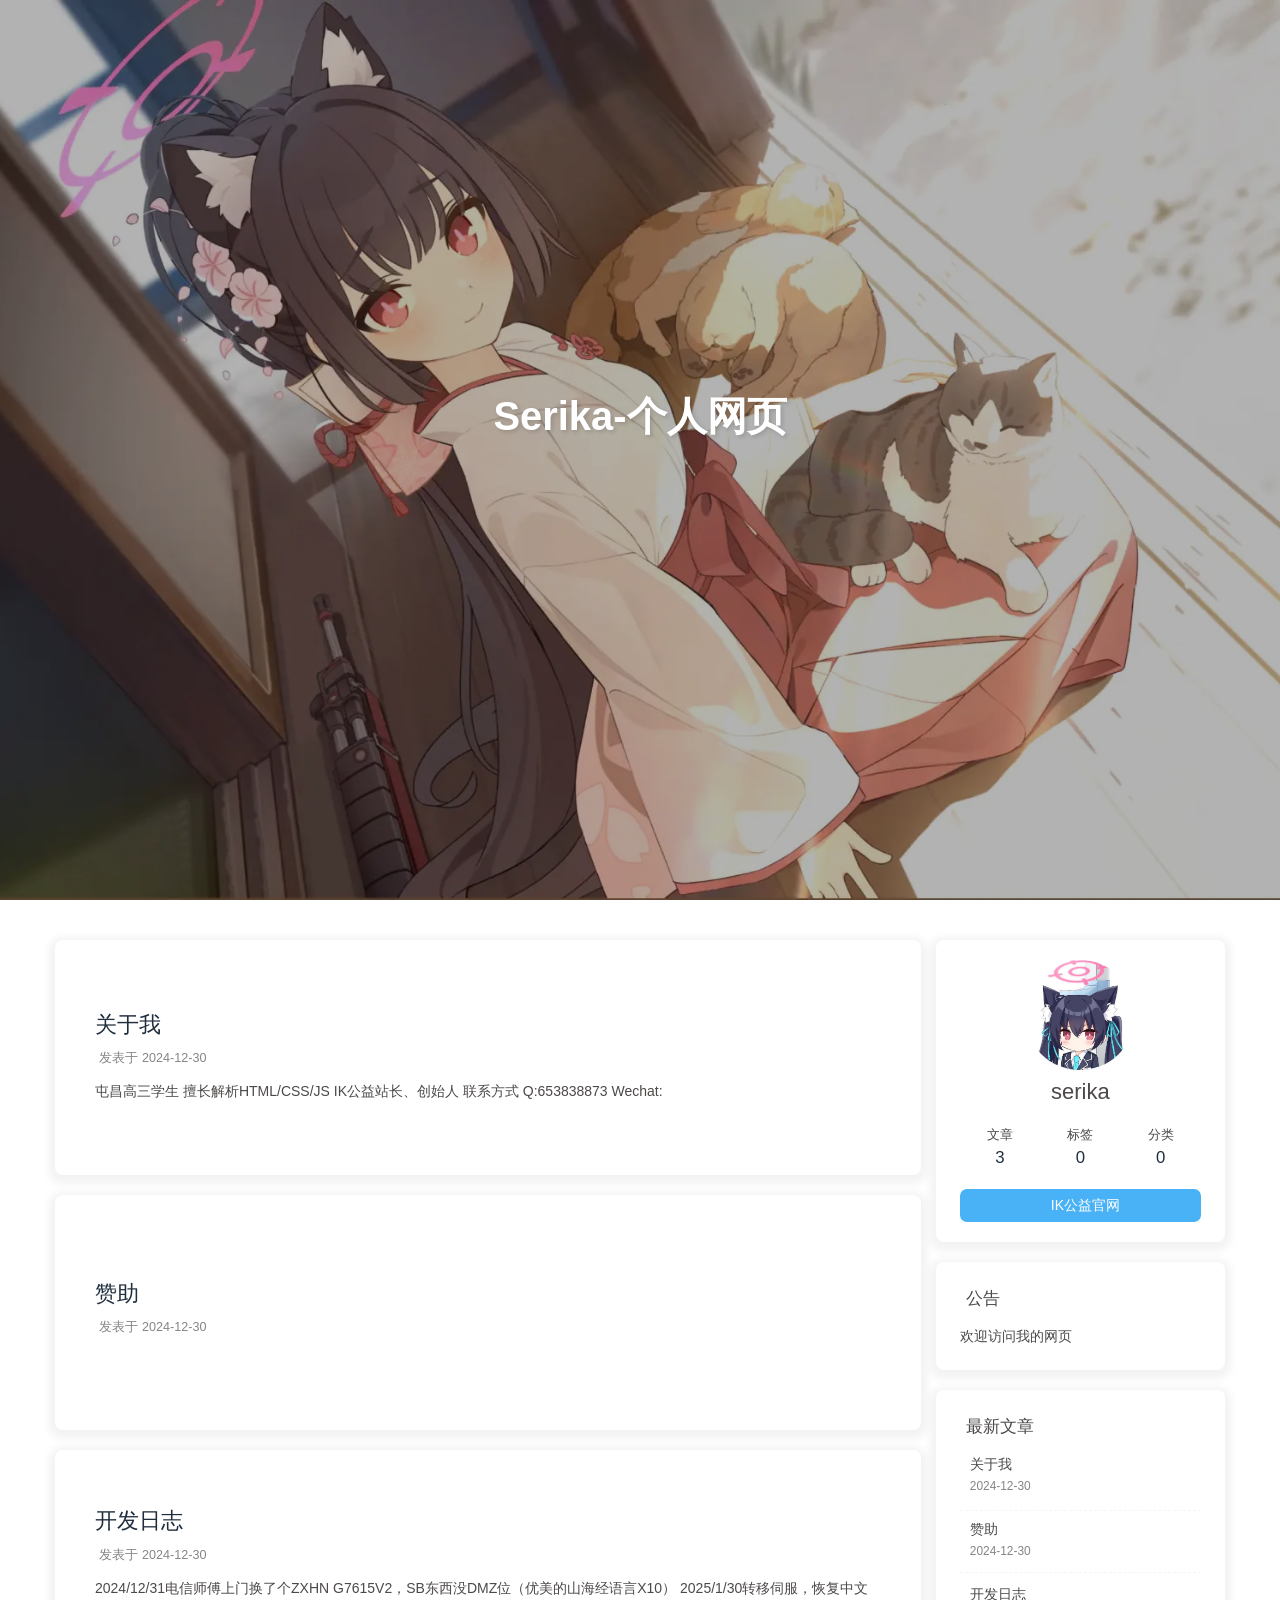
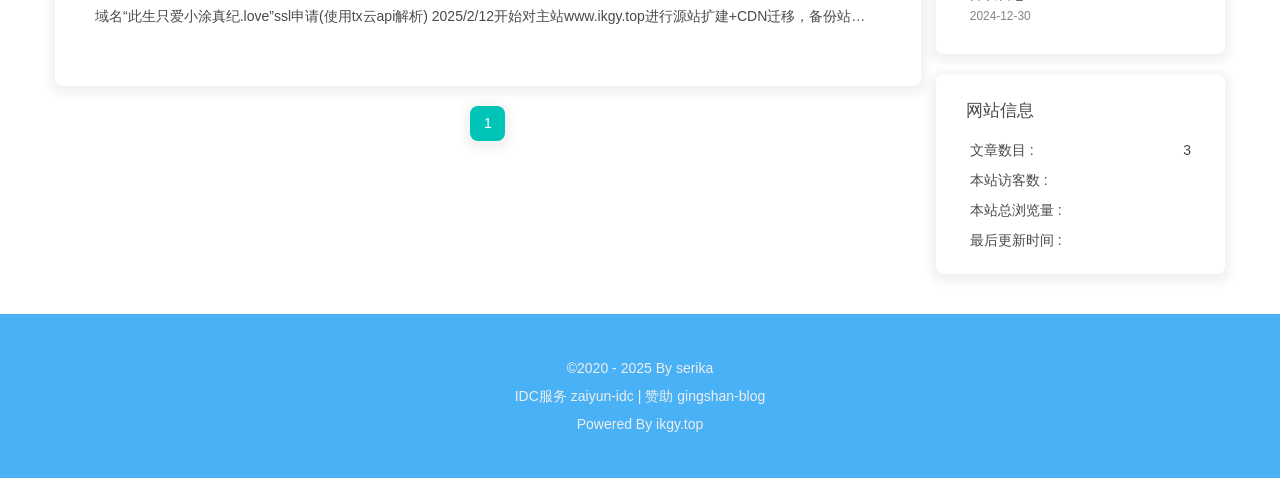
==== index.html @ e3368492 "Site updated: 2025-02-23 22:14:56" ====
<!DOCTYPE html><html lang="zh-CN" data-theme="light"><head><meta charset="UTF-8"><meta http-equiv="X-UA-Compatible" content="IE=edge"><meta name="viewport" content="width=device-width, initial-scale=1.0,viewport-fit=cover"><title>Serika-个人网页 - 站长博客</title><meta name="author" content="serika"><meta name="copyright" content="serika"><meta name="format-detection" content="telephone=no"><meta name="theme-color" content="#ffffff"><meta property="og:type" content="website">
<meta property="og:title" content="Serika-个人网页">
<meta property="og:url" content="https://blog.ikgy.top/index.html">
<meta property="og:site_name" content="Serika-个人网页">
<meta property="og:locale" content="zh_CN">
<meta property="og:image" content="https://blog.ikgy.top/img/b_7.jpg">
<meta property="article:author" content="serika">
<meta name="twitter:card" content="summary">
<meta name="twitter:image" content="https://blog.ikgy.top/img/b_7.jpg"><link rel="shortcut icon" href="/img/favicon.jpg"><link rel="canonical" href="https://blog.ikgy.top/index.html"><link rel="preconnect"/><link rel="preconnect" href="//busuanzi.ibruce.info"/><link rel="stylesheet" href="/css/index.css"><link rel="stylesheet" href="/"><script>
    (() => {
      
    const saveToLocal = {
      set: (key, value, ttl) => {
        if (!ttl) return
        const expiry = Date.now() + ttl * 86400000
        localStorage.setItem(key, JSON.stringify({ value, expiry }))
      },
      get: key => {
        const itemStr = localStorage.getItem(key)
        if (!itemStr) return undefined
        const { value, expiry } = JSON.parse(itemStr)
        if (Date.now() > expiry) {
          localStorage.removeItem(key)
          return undefined
        }
        return value
      }
    }

    window.btf = {
      saveToLocal,
      getScript: (url, attr = {}) => new Promise((resolve, reject) => {
        const script = document.createElement('script')
        script.src = url
        script.async = true
        Object.entries(attr).forEach(([key, val]) => script.setAttribute(key, val))
        script.onload = script.onreadystatechange = () => {
          if (!script.readyState || /loaded|complete/.test(script.readyState)) resolve()
        }
        script.onerror = reject
        document.head.appendChild(script)
      }),
      getCSS: (url, id) => new Promise((resolve, reject) => {
        const link = document.createElement('link')
        link.rel = 'stylesheet'
        link.href = url
        if (id) link.id = id
        link.onload = link.onreadystatechange = () => {
          if (!link.readyState || /loaded|complete/.test(link.readyState)) resolve()
        }
        link.onerror = reject
        document.head.appendChild(link)
      }),
      addGlobalFn: (key, fn, name = false, parent = window) => {
        if (!false && key.startsWith('pjax')) return
        const globalFn = parent.globalFn || {}
        globalFn[key] = globalFn[key] || {}
        globalFn[key][name || Object.keys(globalFn[key]).length] = fn
        parent.globalFn = globalFn
      }
    }
  
      
      const activateDarkMode = () => {
        document.documentElement.setAttribute('data-theme', 'dark')
        if (document.querySelector('meta[name="theme-color"]') !== null) {
          document.querySelector('meta[name="theme-color"]').setAttribute('content', '#0d0d0d')
        }
      }
      const activateLightMode = () => {
        document.documentElement.setAttribute('data-theme', 'light')
        if (document.querySelector('meta[name="theme-color"]') !== null) {
          document.querySelector('meta[name="theme-color"]').setAttribute('content', '#ffffff')
        }
      }

      btf.activateDarkMode = activateDarkMode
      btf.activateLightMode = activateLightMode

      const theme = saveToLocal.get('theme')
    
          theme === 'dark' ? activateDarkMode() : theme === 'light' ? activateLightMode() : null
        
      
      const asideStatus = saveToLocal.get('aside-status')
      if (asideStatus !== undefined) {
        document.documentElement.classList.toggle('hide-aside', asideStatus === 'hide')
      }
    
      
    const detectApple = () => {
      if (/iPad|iPhone|iPod|Macintosh/.test(navigator.userAgent)) {
        document.documentElement.classList.add('apple')
      }
    }
    detectApple()
  
    })()
  </script><script>const GLOBAL_CONFIG = {
  root: '/',
  algolia: undefined,
  localSearch: undefined,
  translate: undefined,
  highlight: {"plugin":"highlight.js","highlightCopy":true,"highlightLang":true,"highlightHeightLimit":false,"highlightFullpage":false,"highlightMacStyle":false},
  copy: {
    success: '复制成功',
    error: '复制失败',
    noSupport: '浏览器不支持'
  },
  relativeDate: {
    homepage: false,
    post: false
  },
  runtime: '',
  dateSuffix: {
    just: '刚刚',
    min: '分钟前',
    hour: '小时前',
    day: '天前',
    month: '个月前'
  },
  copyright: undefined,
  lightbox: 'null',
  Snackbar: undefined,
  infinitegrid: {
    js: '/',
    buttonText: '加载更多'
  },
  isPhotoFigcaption: false,
  islazyload: false,
  isAnchor: true,
  percent: {
    toc: true,
    rightside: false,
  },
  autoDarkmode: false
}</script><script id="config-diff">var GLOBAL_CONFIG_SITE = {
  
  isPost: false,
  isHome: true,
  isHighlightShrink: false,
  isToc: false,
  isShuoshuo: false
}</script><meta name="generator" content="Hexo 7.3.0"></head><body><div class="page" id="body-wrap"><header class="full_page fixed" id="page-header" style="background-image: url(/img/14.webp);"><nav id="nav"><span id="blog-info"><a class="nav-site-title" href="/"></a></span><div id="menus"></div></nav><div id="site-info"><h1 id="site-title">Serika-个人网页</h1></div><div id="scroll-down"><i class="fas fa-angle-down scroll-down-effects"></i></div></header><main class="layout" id="content-inner"><div class="recent-posts nc" id="recent-posts"><div class="recent-post-items"><div class="recent-post-item"><div class="recent-post-info no-cover"><a class="article-title" href="/2024/12/30/%E5%85%B3%E4%BA%8E%E6%88%91/" title="关于我">关于我</a><div class="article-meta-wrap"><span class="post-meta-date"><i class="far fa-calendar-alt"></i><span class="article-meta-label">发表于</span><time datetime="2024-12-30T10:13:19.000Z" title="发表于 2024-12-30 18:13:19">2024-12-30</time></span></div><div class="content">屯昌高三学生 擅长解析HTML&#x2F;CSS&#x2F;JS IK公益站长、创始人 联系方式 Q:653838873 Wechat: </div></div></div><div class="recent-post-item"><div class="recent-post-info no-cover"><a class="article-title" href="/2024/12/30/%E8%B5%9E%E5%8A%A9/" title="赞助">赞助</a><div class="article-meta-wrap"><span class="post-meta-date"><i class="far fa-calendar-alt"></i><span class="article-meta-label">发表于</span><time datetime="2024-12-30T10:13:19.000Z" title="发表于 2024-12-30 18:13:19">2024-12-30</time></span></div><div class="content">        </div></div></div><div class="recent-post-item"><div class="recent-post-info no-cover"><a class="article-title" href="/2024/12/30/%E5%BC%80%E5%8F%91%E6%97%A5%E5%BF%97/" title="开发日志">开发日志</a><div class="article-meta-wrap"><span class="post-meta-date"><i class="far fa-calendar-alt"></i><span class="article-meta-label">发表于</span><time datetime="2024-12-30T10:11:47.000Z" title="发表于 2024-12-30 18:11:47">2024-12-30</time></span></div><div class="content">2024&#x2F;12&#x2F;31电信师傅上门换了个ZXHN G7615V2，SB东西没DMZ位（优美的山海经语言X10） 2025&#x2F;1&#x2F;30转移伺服，恢复中文域名“此生只爱小涂真纪.love”ssl申请(使用tx云api解析) 2025&#x2F;2&#x2F;12开始对主站www.ikgy.top进行源站扩建+CDN迁移，备份站  https://ikgy.netlify.app </div></div></div></div><nav id="pagination"><div class="pagination"><span class="page-number current">1</span></div></nav></div><div class="aside-content" id="aside-content"><div class="card-widget card-info text-center"><div class="avatar-img"><img src="/img/b_7.jpg" onerror="this.onerror=null;this.src='/img/friend_404.gif'" alt="avatar"/></div><div class="author-info-name">serika</div><div class="author-info-description"></div><div class="site-data"><a href="/archives/"><div class="headline">文章</div><div class="length-num">3</div></a><a href="/tags/"><div class="headline">标签</div><div class="length-num">0</div></a><a href="/categories/"><div class="headline">分类</div><div class="length-num">0</div></a></div><a id="card-info-btn" target="_blank" rel="noopener" href="https://www.ikgy.top"><i></i><span>IK公益官网</span></a></div><div class="card-widget card-announcement"><div class="item-headline"><i class="fas fa-bullhorn fa-shake"></i><span>公告</span></div><div class="announcement_content">欢迎访问我的网页</div></div><div class="sticky_layout"><div class="card-widget card-recent-post"><div class="item-headline"><i class="fas fa-history"></i><span>最新文章</span></div><div class="aside-list"><div class="aside-list-item no-cover"><div class="content"><a class="title" href="/2024/12/30/%E5%85%B3%E4%BA%8E%E6%88%91/" title="关于我">关于我</a><time datetime="2024-12-30T10:13:19.000Z" title="发表于 2024-12-30 18:13:19">2024-12-30</time></div></div><div class="aside-list-item no-cover"><div class="content"><a class="title" href="/2024/12/30/%E8%B5%9E%E5%8A%A9/" title="赞助">赞助</a><time datetime="2024-12-30T10:13:19.000Z" title="发表于 2024-12-30 18:13:19">2024-12-30</time></div></div><div class="aside-list-item no-cover"><div class="content"><a class="title" href="/2024/12/30/%E5%BC%80%E5%8F%91%E6%97%A5%E5%BF%97/" title="开发日志">开发日志</a><time datetime="2024-12-30T10:11:47.000Z" title="发表于 2024-12-30 18:11:47">2024-12-30</time></div></div></div></div><div class="card-widget card-webinfo"><div class="item-headline"><i class="fas fa-chart-line"></i><span>网站信息</span></div><div class="webinfo"><div class="webinfo-item"><div class="item-name">文章数目 :</div><div class="item-count">3</div></div><div class="webinfo-item"><div class="item-name">本站访客数 :</div><div class="item-count" id="busuanzi_value_site_uv"><i class="fa-solid fa-spinner fa-spin"></i></div></div><div class="webinfo-item"><div class="item-name">本站总浏览量 :</div><div class="item-count" id="busuanzi_value_site_pv"><i class="fa-solid fa-spinner fa-spin"></i></div></div><div class="webinfo-item"><div class="item-name">最后更新时间 :</div><div class="item-count" id="last-push-date" data-lastPushDate="2025-02-23T13:30:15.413Z"><i class="fa-solid fa-spinner fa-spin"></i></div></div></div></div></div></div></main><footer id="footer"><div id="footer-wrap"><div class="copyright">&copy;2020 - 2025 By serika</div><div class="framework-info"><span>IDC服务 </span><a target="_blank" rel="noopener" href="https://cloud.zaiccc.com">zaiyun-idc</a><span class="footer-separator">|</span><span>赞助 </span><a target="_blank" rel="noopener" href="https://gingshan.eu.org">gingshan-blog</a></div><span>Powered By </span><a target="_blank" rel="noopener" href="https://www.ikgy.top">ikgy.top</a></div></footer></div><div id="rightside"><div id="rightside-config-hide"><button id="darkmode" type="button" title="日间和夜间模式切换"><i class="fas fa-adjust"></i></button><button id="hide-aside-btn" type="button" title="单栏和双栏切换"><i class="fas fa-arrows-alt-h"></i></button></div><div id="rightside-config-show"><button id="rightside-config" type="button" title="设置"><i class="fas fa-cog fa-spin"></i></button><button id="go-up" type="button" title="回到顶部"><span class="scroll-percent"></span><i class="fas fa-arrow-up"></i></button></div></div><div><script src="/"></script><script src="/"></script><div class="js-pjax"></div><script async data-pjax src="//busuanzi.ibruce.info/busuanzi/2.3/busuanzi.pure.mini.js"></script></div></body></html>
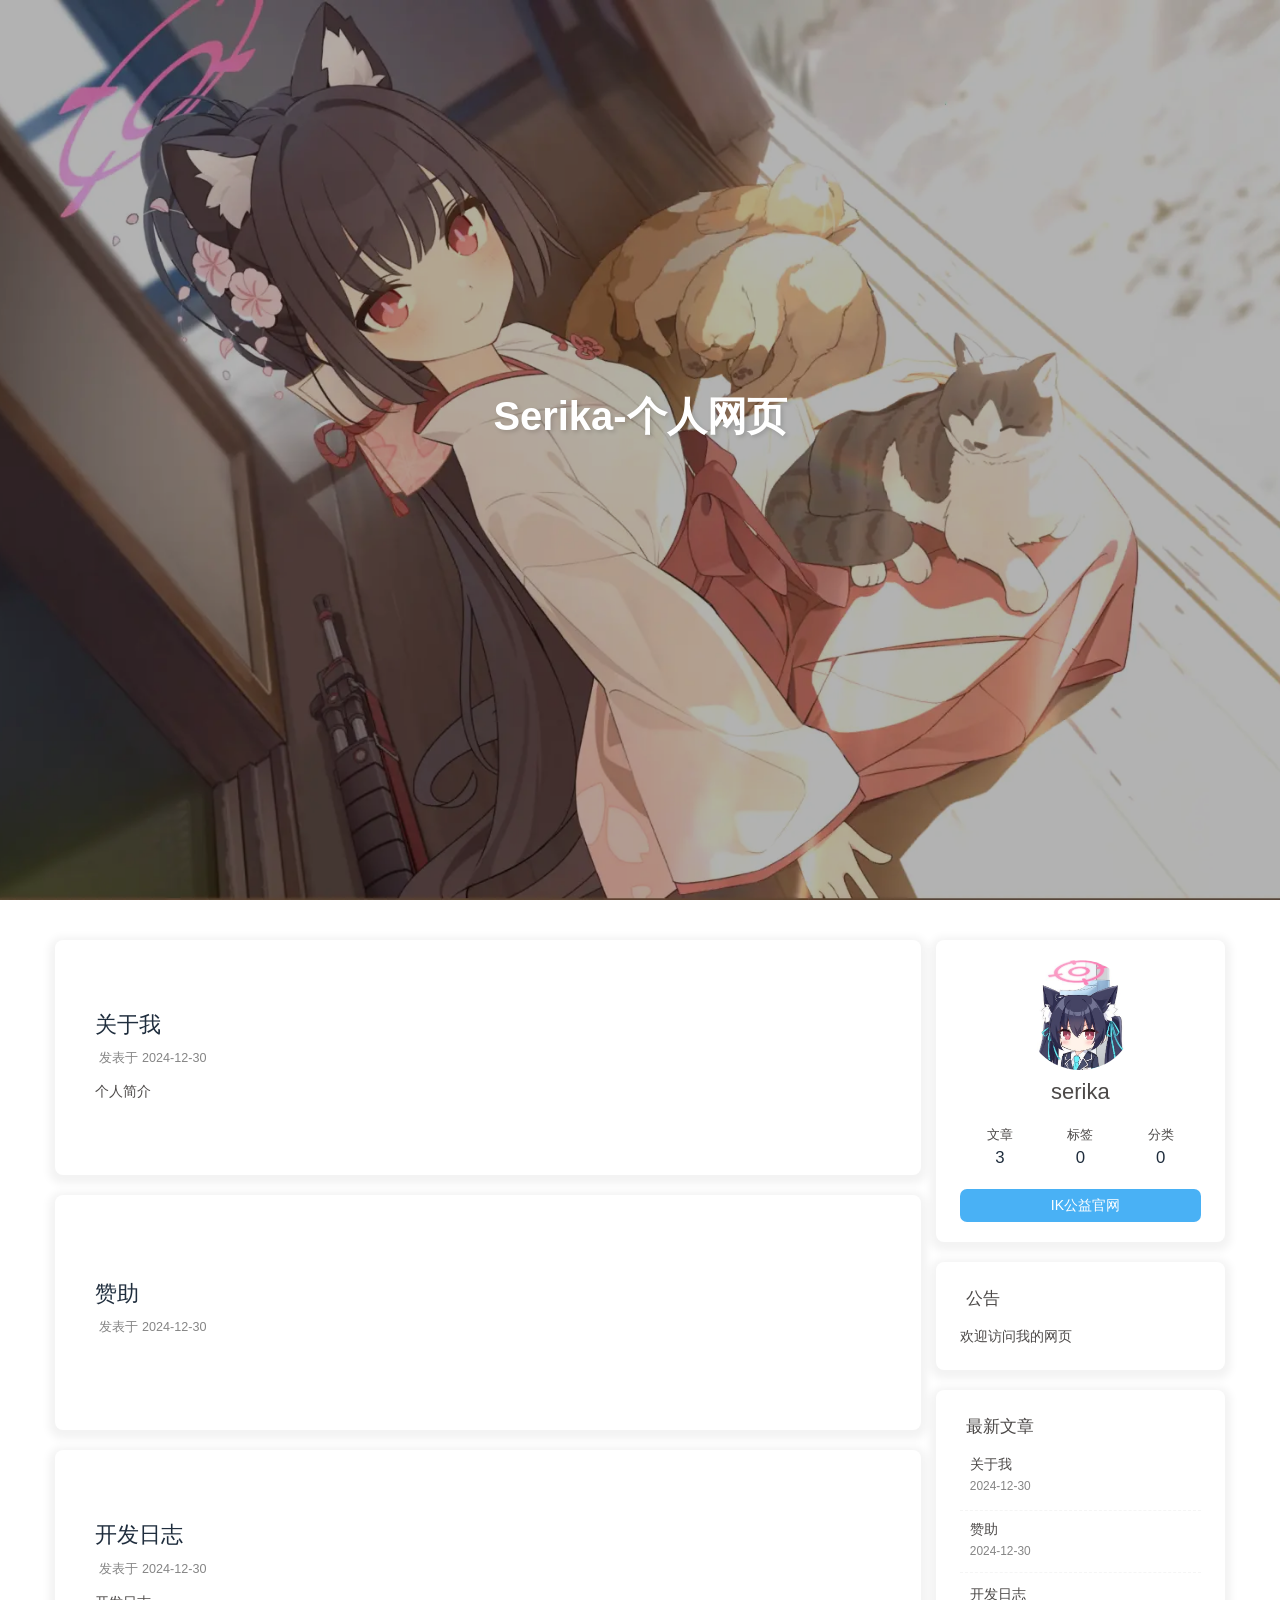
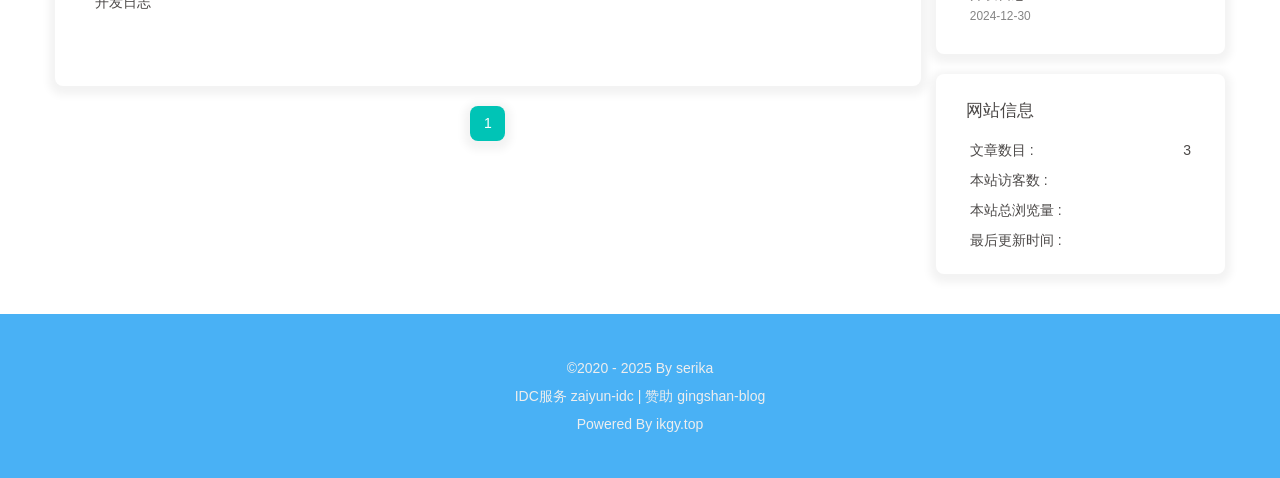
==== commit 87b4122c: "Add files via upload" ====
--- a/index.html
+++ b/index.html
@@ -141,4 +141,4 @@
   isHighlightShrink: false,
   isToc: false,
   isShuoshuo: false
-}</script><meta name="generator" content="Hexo 7.3.0"></head><body><div class="page" id="body-wrap"><header class="full_page fixed" id="page-header" style="background-image: url(/img/14.webp);"><nav id="nav"><span id="blog-info"><a class="nav-site-title" href="/"></a></span><div id="menus"></div></nav><div id="site-info"><h1 id="site-title">Serika-个人网页</h1></div><div id="scroll-down"><i class="fas fa-angle-down scroll-down-effects"></i></div></header><main class="layout" id="content-inner"><div class="recent-posts nc" id="recent-posts"><div class="recent-post-items"><div class="recent-post-item"><div class="recent-post-info no-cover"><a class="article-title" href="/2024/12/30/%E5%85%B3%E4%BA%8E%E6%88%91/" title="关于我">关于我</a><div class="article-meta-wrap"><span class="post-meta-date"><i class="far fa-calendar-alt"></i><span class="article-meta-label">发表于</span><time datetime="2024-12-30T10:13:19.000Z" title="发表于 2024-12-30 18:13:19">2024-12-30</time></span></div><div class="content">屯昌高三学生 擅长解析HTML&#x2F;CSS&#x2F;JS IK公益站长、创始人 联系方式 Q:653838873 Wechat: </div></div></div><div class="recent-post-item"><div class="recent-post-info no-cover"><a class="article-title" href="/2024/12/30/%E8%B5%9E%E5%8A%A9/" title="赞助">赞助</a><div class="article-meta-wrap"><span class="post-meta-date"><i class="far fa-calendar-alt"></i><span class="article-meta-label">发表于</span><time datetime="2024-12-30T10:13:19.000Z" title="发表于 2024-12-30 18:13:19">2024-12-30</time></span></div><div class="content">        </div></div></div><div class="recent-post-item"><div class="recent-post-info no-cover"><a class="article-title" href="/2024/12/30/%E5%BC%80%E5%8F%91%E6%97%A5%E5%BF%97/" title="开发日志">开发日志</a><div class="article-meta-wrap"><span class="post-meta-date"><i class="far fa-calendar-alt"></i><span class="article-meta-label">发表于</span><time datetime="2024-12-30T10:11:47.000Z" title="发表于 2024-12-30 18:11:47">2024-12-30</time></span></div><div class="content">2024&#x2F;12&#x2F;31电信师傅上门换了个ZXHN G7615V2，SB东西没DMZ位（优美的山海经语言X10） 2025&#x2F;1&#x2F;30转移伺服，恢复中文域名“此生只爱小涂真纪.love”ssl申请(使用tx云api解析) 2025&#x2F;2&#x2F;12开始对主站www.ikgy.top进行源站扩建+CDN迁移，备份站  https://ikgy.netlify.app </div></div></div></div><nav id="pagination"><div class="pagination"><span class="page-number current">1</span></div></nav></div><div class="aside-content" id="aside-content"><div class="card-widget card-info text-center"><div class="avatar-img"><img src="/img/b_7.jpg" onerror="this.onerror=null;this.src='/img/friend_404.gif'" alt="avatar"/></div><div class="author-info-name">serika</div><div class="author-info-description"></div><div class="site-data"><a href="/archives/"><div class="headline">文章</div><div class="length-num">3</div></a><a href="/tags/"><div class="headline">标签</div><div class="length-num">0</div></a><a href="/categories/"><div class="headline">分类</div><div class="length-num">0</div></a></div><a id="card-info-btn" target="_blank" rel="noopener" href="https://www.ikgy.top"><i></i><span>IK公益官网</span></a></div><div class="card-widget card-announcement"><div class="item-headline"><i class="fas fa-bullhorn fa-shake"></i><span>公告</span></div><div class="announcement_content">欢迎访问我的网页</div></div><div class="sticky_layout"><div class="card-widget card-recent-post"><div class="item-headline"><i class="fas fa-history"></i><span>最新文章</span></div><div class="aside-list"><div class="aside-list-item no-cover"><div class="content"><a class="title" href="/2024/12/30/%E5%85%B3%E4%BA%8E%E6%88%91/" title="关于我">关于我</a><time datetime="2024-12-30T10:13:19.000Z" title="发表于 2024-12-30 18:13:19">2024-12-30</time></div></div><div class="aside-list-item no-cover"><div class="content"><a class="title" href="/2024/12/30/%E8%B5%9E%E5%8A%A9/" title="赞助">赞助</a><time datetime="2024-12-30T10:13:19.000Z" title="发表于 2024-12-30 18:13:19">2024-12-30</time></div></div><div class="aside-list-item no-cover"><div class="content"><a class="title" href="/2024/12/30/%E5%BC%80%E5%8F%91%E6%97%A5%E5%BF%97/" title="开发日志">开发日志</a><time datetime="2024-12-30T10:11:47.000Z" title="发表于 2024-12-30 18:11:47">2024-12-30</time></div></div></div></div><div class="card-widget card-webinfo"><div class="item-headline"><i class="fas fa-chart-line"></i><span>网站信息</span></div><div class="webinfo"><div class="webinfo-item"><div class="item-name">文章数目 :</div><div class="item-count">3</div></div><div class="webinfo-item"><div class="item-name">本站访客数 :</div><div class="item-count" id="busuanzi_value_site_uv"><i class="fa-solid fa-spinner fa-spin"></i></div></div><div class="webinfo-item"><div class="item-name">本站总浏览量 :</div><div class="item-count" id="busuanzi_value_site_pv"><i class="fa-solid fa-spinner fa-spin"></i></div></div><div class="webinfo-item"><div class="item-name">最后更新时间 :</div><div class="item-count" id="last-push-date" data-lastPushDate="2025-02-23T13:30:15.413Z"><i class="fa-solid fa-spinner fa-spin"></i></div></div></div></div></div></div></main><footer id="footer"><div id="footer-wrap"><div class="copyright">&copy;2020 - 2025 By serika</div><div class="framework-info"><span>IDC服务 </span><a target="_blank" rel="noopener" href="https://cloud.zaiccc.com">zaiyun-idc</a><span class="footer-separator">|</span><span>赞助 </span><a target="_blank" rel="noopener" href="https://gingshan.eu.org">gingshan-blog</a></div><span>Powered By </span><a target="_blank" rel="noopener" href="https://www.ikgy.top">ikgy.top</a></div></footer></div><div id="rightside"><div id="rightside-config-hide"><button id="darkmode" type="button" title="日间和夜间模式切换"><i class="fas fa-adjust"></i></button><button id="hide-aside-btn" type="button" title="单栏和双栏切换"><i class="fas fa-arrows-alt-h"></i></button></div><div id="rightside-config-show"><button id="rightside-config" type="button" title="设置"><i class="fas fa-cog fa-spin"></i></button><button id="go-up" type="button" title="回到顶部"><span class="scroll-percent"></span><i class="fas fa-arrow-up"></i></button></div></div><div><script src="/"></script><script src="/"></script><div class="js-pjax"></div><script async data-pjax src="//busuanzi.ibruce.info/busuanzi/2.3/busuanzi.pure.mini.js"></script></div></body></html>+}</script><meta name="generator" content="Hexo 7.3.0"></head><body><div class="page" id="body-wrap"><header class="full_page fixed" id="page-header" style="background-image: url(/img/14.webp);"><nav id="nav"><span id="blog-info"><a class="nav-site-title" href="/"></a></span><div id="menus"></div></nav><div id="site-info"><h1 id="site-title">Serika-个人网页</h1></div><div id="scroll-down"><i class="fas fa-angle-down scroll-down-effects"></i></div></header><main class="layout" id="content-inner"><div class="recent-posts nc" id="recent-posts"><div class="recent-post-items"><div class="recent-post-item"><div class="recent-post-info no-cover"><a class="article-title" href="/2024/12/30/%E5%85%B3%E4%BA%8E%E6%88%91/" title="关于我">关于我</a><div class="article-meta-wrap"><span class="post-meta-date"><i class="far fa-calendar-alt"></i><span class="article-meta-label">发表于</span><time datetime="2024-12-30T10:13:19.000Z" title="发表于 2024-12-30 18:13:19">2024-12-30</time></span></div><div class="content">个人简介</div></div></div><div class="recent-post-item"><div class="recent-post-info no-cover"><a class="article-title" href="/2024/12/30/%E8%B5%9E%E5%8A%A9/" title="赞助">赞助</a><div class="article-meta-wrap"><span class="post-meta-date"><i class="far fa-calendar-alt"></i><span class="article-meta-label">发表于</span><time datetime="2024-12-30T10:13:19.000Z" title="发表于 2024-12-30 18:13:19">2024-12-30</time></span></div><div class="content">        </div></div></div><div class="recent-post-item"><div class="recent-post-info no-cover"><a class="article-title" href="/2024/12/30/%E5%BC%80%E5%8F%91%E6%97%A5%E5%BF%97/" title="开发日志">开发日志</a><div class="article-meta-wrap"><span class="post-meta-date"><i class="far fa-calendar-alt"></i><span class="article-meta-label">发表于</span><time datetime="2024-12-30T10:11:47.000Z" title="发表于 2024-12-30 18:11:47">2024-12-30</time></span></div><div class="content">开发日志</div></div></div></div><nav id="pagination"><div class="pagination"><span class="page-number current">1</span></div></nav></div><div class="aside-content" id="aside-content"><div class="card-widget card-info text-center"><div class="avatar-img"><img src="/img/b_7.jpg" onerror="this.onerror=null;this.src='/img/friend_404.gif'" alt="avatar"/></div><div class="author-info-name">serika</div><div class="author-info-description"></div><div class="site-data"><a href="/archives/"><div class="headline">文章</div><div class="length-num">3</div></a><a href="/tags/"><div class="headline">标签</div><div class="length-num">0</div></a><a href="/categories/"><div class="headline">分类</div><div class="length-num">0</div></a></div><a id="card-info-btn" target="_blank" rel="noopener" href="https://www.ikgy.top"><i></i><span>IK公益官网</span></a></div><div class="card-widget card-announcement"><div class="item-headline"><i class="fas fa-bullhorn fa-shake"></i><span>公告</span></div><div class="announcement_content">欢迎访问我的网页</div></div><div class="sticky_layout"><div class="card-widget card-recent-post"><div class="item-headline"><i class="fas fa-history"></i><span>最新文章</span></div><div class="aside-list"><div class="aside-list-item no-cover"><div class="content"><a class="title" href="/2024/12/30/%E5%85%B3%E4%BA%8E%E6%88%91/" title="关于我">关于我</a><time datetime="2024-12-30T10:13:19.000Z" title="发表于 2024-12-30 18:13:19">2024-12-30</time></div></div><div class="aside-list-item no-cover"><div class="content"><a class="title" href="/2024/12/30/%E8%B5%9E%E5%8A%A9/" title="赞助">赞助</a><time datetime="2024-12-30T10:13:19.000Z" title="发表于 2024-12-30 18:13:19">2024-12-30</time></div></div><div class="aside-list-item no-cover"><div class="content"><a class="title" href="/2024/12/30/%E5%BC%80%E5%8F%91%E6%97%A5%E5%BF%97/" title="开发日志">开发日志</a><time datetime="2024-12-30T10:11:47.000Z" title="发表于 2024-12-30 18:11:47">2024-12-30</time></div></div></div></div><div class="card-widget card-webinfo"><div class="item-headline"><i class="fas fa-chart-line"></i><span>网站信息</span></div><div class="webinfo"><div class="webinfo-item"><div class="item-name">文章数目 :</div><div class="item-count">3</div></div><div class="webinfo-item"><div class="item-name">本站访客数 :</div><div class="item-count" id="busuanzi_value_site_uv"><i class="fa-solid fa-spinner fa-spin"></i></div></div><div class="webinfo-item"><div class="item-name">本站总浏览量 :</div><div class="item-count" id="busuanzi_value_site_pv"><i class="fa-solid fa-spinner fa-spin"></i></div></div><div class="webinfo-item"><div class="item-name">最后更新时间 :</div><div class="item-count" id="last-push-date" data-lastPushDate="2025-02-23T13:30:15.413Z"><i class="fa-solid fa-spinner fa-spin"></i></div></div></div></div></div></div></main><footer id="footer"><div id="footer-wrap"><div class="copyright">&copy;2020 - 2025 By serika</div><div class="framework-info"><span>IDC服务 </span><a target="_blank" rel="noopener" href="https://cloud.zaiccc.com">zaiyun-idc</a><span class="footer-separator">|</span><span>赞助 </span><a target="_blank" rel="noopener" href="https://gingshan.eu.org">gingshan-blog</a></div><span>Powered By </span><a target="_blank" rel="noopener" href="https://www.ikgy.top">ikgy.top</a></div></footer></div><div id="rightside"><div id="rightside-config-hide"><button id="darkmode" type="button" title="日间和夜间模式切换"><i class="fas fa-adjust"></i></button><button id="hide-aside-btn" type="button" title="单栏和双栏切换"><i class="fas fa-arrows-alt-h"></i></button></div><div id="rightside-config-show"><button id="rightside-config" type="button" title="设置"><i class="fas fa-cog fa-spin"></i></button><button id="go-up" type="button" title="回到顶部"><span class="scroll-percent"></span><i class="fas fa-arrow-up"></i></button></div></div><div><script src="/"></script><script src="/"></script><div class="js-pjax"></div><script async data-pjax src="//busuanzi.ibruce.info/busuanzi/2.3/busuanzi.pure.mini.js"></script></div></body></html>
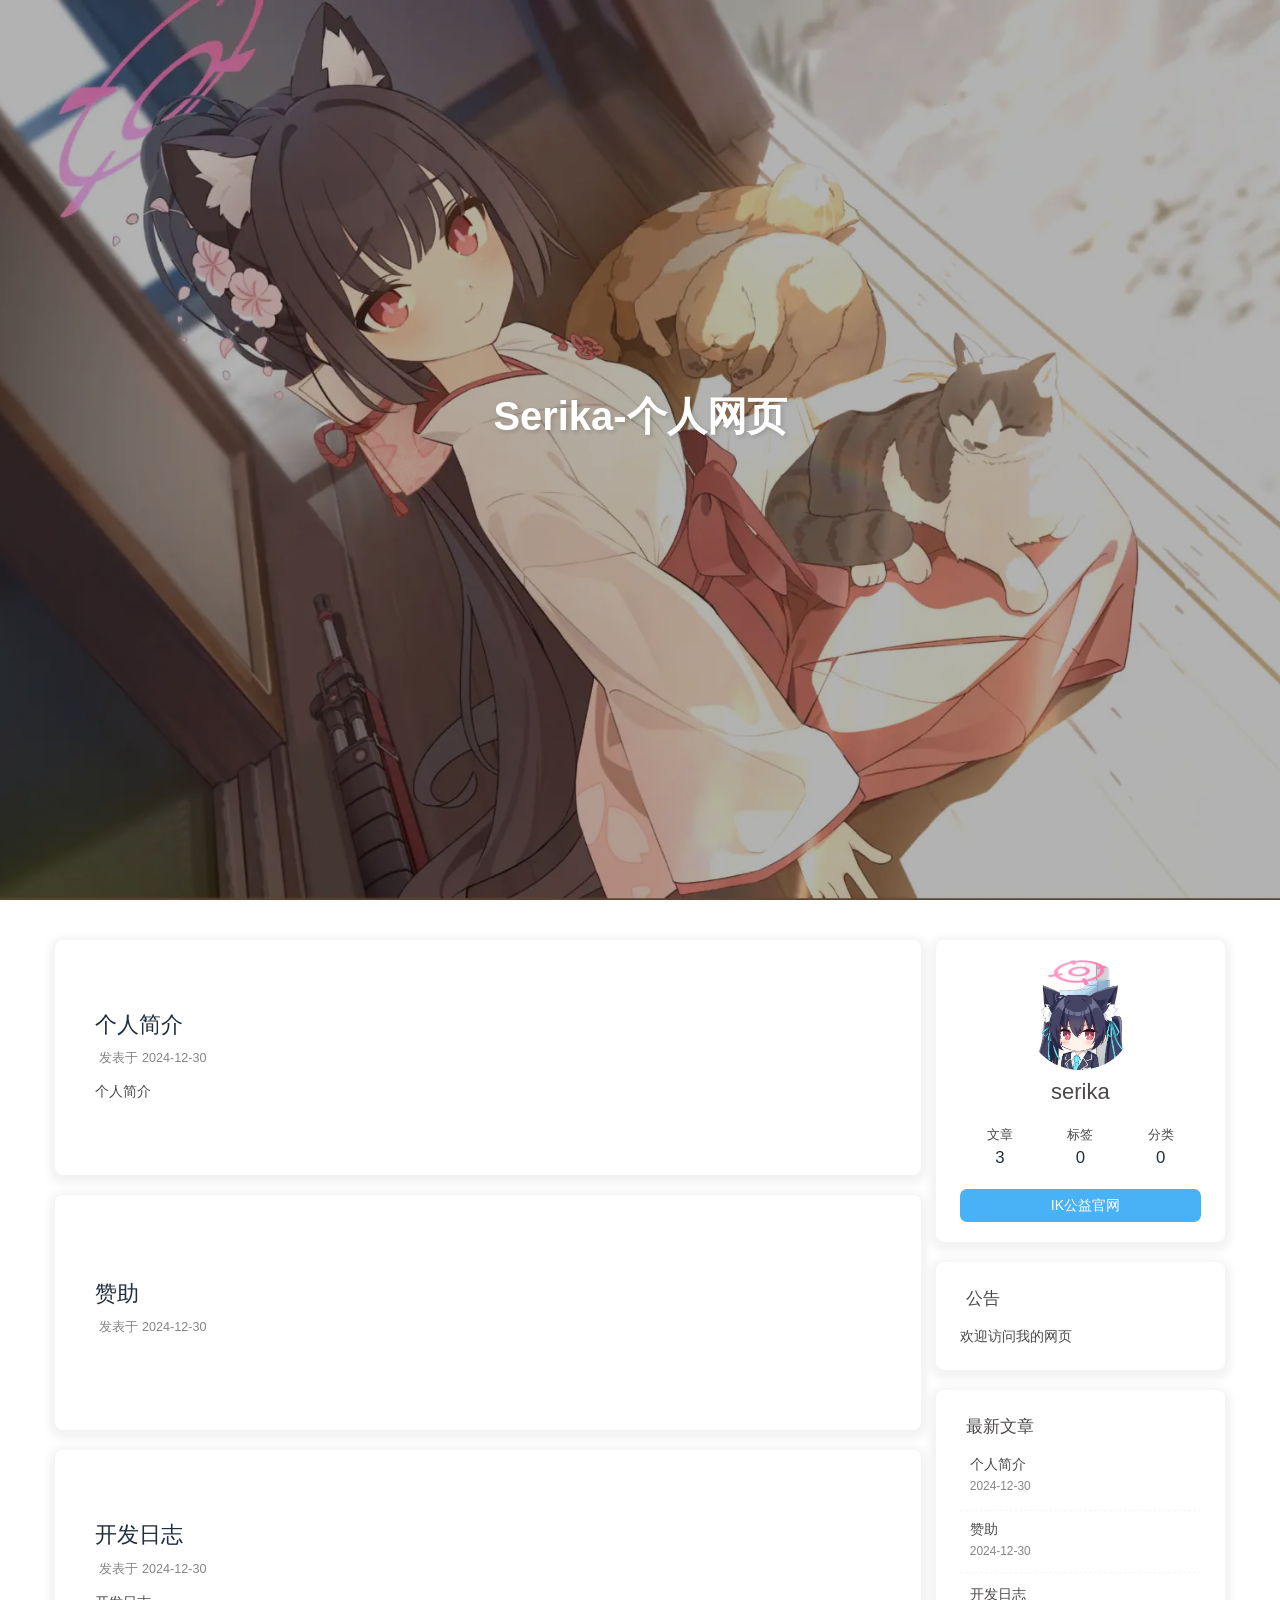
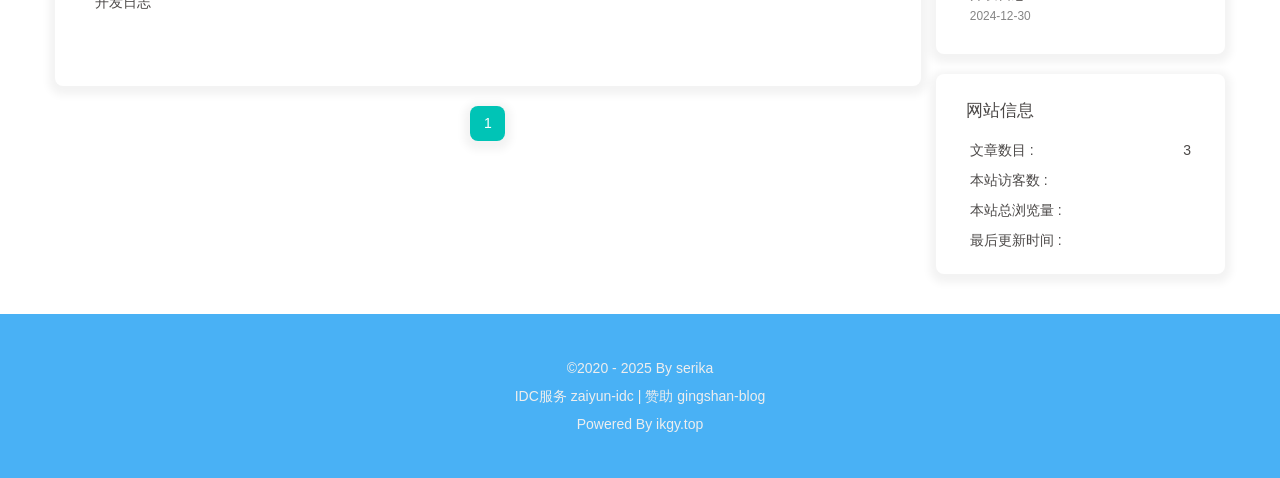
==== commit dd573584: "Update index.html" ====
--- a/index.html
+++ b/index.html
@@ -1,4 +1,4 @@
-<!DOCTYPE html><html lang="zh-CN" data-theme="light"><head><meta charset="UTF-8"><meta http-equiv="X-UA-Compatible" content="IE=edge"><meta name="viewport" content="width=device-width, initial-scale=1.0,viewport-fit=cover"><title>Serika-个人网页 - 站长博客</title><meta name="author" content="serika"><meta name="copyright" content="serika"><meta name="format-detection" content="telephone=no"><meta name="theme-color" content="#ffffff"><meta property="og:type" content="website">
+<!DOCTYPE html><html lang="zh-CN" data-theme="light"><head><meta charset="UTF-8"><meta http-equiv="X-UA-Compatible" content="IE=edge"><meta name="viewport" content="width=device-width, initial-scale=1.0,viewport-fit=cover"><title>Serika-个人网页</title><meta name="author" content="serika"><meta name="copyright" content="serika"><meta name="format-detection" content="telephone=no"><meta name="theme-color" content="#ffffff"><meta property="og:type" content="website">
 <meta property="og:title" content="Serika-个人网页">
 <meta property="og:url" content="https://blog.ikgy.top/index.html">
 <meta property="og:site_name" content="Serika-个人网页">
@@ -8,7 +8,7 @@
 <meta name="twitter:card" content="summary">
 <meta name="twitter:image" content="https://blog.ikgy.top/img/b_7.jpg"><link rel="shortcut icon" href="/img/favicon.jpg"><link rel="canonical" href="https://blog.ikgy.top/index.html"><link rel="preconnect"/><link rel="preconnect" href="//busuanzi.ibruce.info"/><link rel="stylesheet" href="/css/index.css"><link rel="stylesheet" href="/"><script>
     (() => {
-      
+
     const saveToLocal = {
       set: (key, value, ttl) => {
         if (!ttl) return
@@ -59,8 +59,8 @@
         parent.globalFn = globalFn
       }
     }
-  
-      
+
+
       const activateDarkMode = () => {
         document.documentElement.setAttribute('data-theme', 'dark')
         if (document.querySelector('meta[name="theme-color"]') !== null) {
@@ -78,23 +78,23 @@
       btf.activateLightMode = activateLightMode
 
       const theme = saveToLocal.get('theme')
-    
+
           theme === 'dark' ? activateDarkMode() : theme === 'light' ? activateLightMode() : null
-        
-      
+
+
       const asideStatus = saveToLocal.get('aside-status')
       if (asideStatus !== undefined) {
         document.documentElement.classList.toggle('hide-aside', asideStatus === 'hide')
       }
-    
-      
+
+
     const detectApple = () => {
       if (/iPad|iPhone|iPod|Macintosh/.test(navigator.userAgent)) {
         document.documentElement.classList.add('apple')
       }
     }
     detectApple()
-  
+
     })()
   </script><script>const GLOBAL_CONFIG = {
   root: '/',
@@ -135,10 +135,10 @@
   },
   autoDarkmode: false
 }</script><script id="config-diff">var GLOBAL_CONFIG_SITE = {
-  
+
   isPost: false,
   isHome: true,
   isHighlightShrink: false,
   isToc: false,
   isShuoshuo: false
-}</script><meta name="generator" content="Hexo 7.3.0"></head><body><div class="page" id="body-wrap"><header class="full_page fixed" id="page-header" style="background-image: url(/img/14.webp);"><nav id="nav"><span id="blog-info"><a class="nav-site-title" href="/"></a></span><div id="menus"></div></nav><div id="site-info"><h1 id="site-title">Serika-个人网页</h1></div><div id="scroll-down"><i class="fas fa-angle-down scroll-down-effects"></i></div></header><main class="layout" id="content-inner"><div class="recent-posts nc" id="recent-posts"><div class="recent-post-items"><div class="recent-post-item"><div class="recent-post-info no-cover"><a class="article-title" href="/2024/12/30/%E5%85%B3%E4%BA%8E%E6%88%91/" title="关于我">关于我</a><div class="article-meta-wrap"><span class="post-meta-date"><i class="far fa-calendar-alt"></i><span class="article-meta-label">发表于</span><time datetime="2024-12-30T10:13:19.000Z" title="发表于 2024-12-30 18:13:19">2024-12-30</time></span></div><div class="content">个人简介</div></div></div><div class="recent-post-item"><div class="recent-post-info no-cover"><a class="article-title" href="/2024/12/30/%E8%B5%9E%E5%8A%A9/" title="赞助">赞助</a><div class="article-meta-wrap"><span class="post-meta-date"><i class="far fa-calendar-alt"></i><span class="article-meta-label">发表于</span><time datetime="2024-12-30T10:13:19.000Z" title="发表于 2024-12-30 18:13:19">2024-12-30</time></span></div><div class="content">        </div></div></div><div class="recent-post-item"><div class="recent-post-info no-cover"><a class="article-title" href="/2024/12/30/%E5%BC%80%E5%8F%91%E6%97%A5%E5%BF%97/" title="开发日志">开发日志</a><div class="article-meta-wrap"><span class="post-meta-date"><i class="far fa-calendar-alt"></i><span class="article-meta-label">发表于</span><time datetime="2024-12-30T10:11:47.000Z" title="发表于 2024-12-30 18:11:47">2024-12-30</time></span></div><div class="content">开发日志</div></div></div></div><nav id="pagination"><div class="pagination"><span class="page-number current">1</span></div></nav></div><div class="aside-content" id="aside-content"><div class="card-widget card-info text-center"><div class="avatar-img"><img src="/img/b_7.jpg" onerror="this.onerror=null;this.src='/img/friend_404.gif'" alt="avatar"/></div><div class="author-info-name">serika</div><div class="author-info-description"></div><div class="site-data"><a href="/archives/"><div class="headline">文章</div><div class="length-num">3</div></a><a href="/tags/"><div class="headline">标签</div><div class="length-num">0</div></a><a href="/categories/"><div class="headline">分类</div><div class="length-num">0</div></a></div><a id="card-info-btn" target="_blank" rel="noopener" href="https://www.ikgy.top"><i></i><span>IK公益官网</span></a></div><div class="card-widget card-announcement"><div class="item-headline"><i class="fas fa-bullhorn fa-shake"></i><span>公告</span></div><div class="announcement_content">欢迎访问我的网页</div></div><div class="sticky_layout"><div class="card-widget card-recent-post"><div class="item-headline"><i class="fas fa-history"></i><span>最新文章</span></div><div class="aside-list"><div class="aside-list-item no-cover"><div class="content"><a class="title" href="/2024/12/30/%E5%85%B3%E4%BA%8E%E6%88%91/" title="关于我">关于我</a><time datetime="2024-12-30T10:13:19.000Z" title="发表于 2024-12-30 18:13:19">2024-12-30</time></div></div><div class="aside-list-item no-cover"><div class="content"><a class="title" href="/2024/12/30/%E8%B5%9E%E5%8A%A9/" title="赞助">赞助</a><time datetime="2024-12-30T10:13:19.000Z" title="发表于 2024-12-30 18:13:19">2024-12-30</time></div></div><div class="aside-list-item no-cover"><div class="content"><a class="title" href="/2024/12/30/%E5%BC%80%E5%8F%91%E6%97%A5%E5%BF%97/" title="开发日志">开发日志</a><time datetime="2024-12-30T10:11:47.000Z" title="发表于 2024-12-30 18:11:47">2024-12-30</time></div></div></div></div><div class="card-widget card-webinfo"><div class="item-headline"><i class="fas fa-chart-line"></i><span>网站信息</span></div><div class="webinfo"><div class="webinfo-item"><div class="item-name">文章数目 :</div><div class="item-count">3</div></div><div class="webinfo-item"><div class="item-name">本站访客数 :</div><div class="item-count" id="busuanzi_value_site_uv"><i class="fa-solid fa-spinner fa-spin"></i></div></div><div class="webinfo-item"><div class="item-name">本站总浏览量 :</div><div class="item-count" id="busuanzi_value_site_pv"><i class="fa-solid fa-spinner fa-spin"></i></div></div><div class="webinfo-item"><div class="item-name">最后更新时间 :</div><div class="item-count" id="last-push-date" data-lastPushDate="2025-02-23T13:30:15.413Z"><i class="fa-solid fa-spinner fa-spin"></i></div></div></div></div></div></div></main><footer id="footer"><div id="footer-wrap"><div class="copyright">&copy;2020 - 2025 By serika</div><div class="framework-info"><span>IDC服务 </span><a target="_blank" rel="noopener" href="https://cloud.zaiccc.com">zaiyun-idc</a><span class="footer-separator">|</span><span>赞助 </span><a target="_blank" rel="noopener" href="https://gingshan.eu.org">gingshan-blog</a></div><span>Powered By </span><a target="_blank" rel="noopener" href="https://www.ikgy.top">ikgy.top</a></div></footer></div><div id="rightside"><div id="rightside-config-hide"><button id="darkmode" type="button" title="日间和夜间模式切换"><i class="fas fa-adjust"></i></button><button id="hide-aside-btn" type="button" title="单栏和双栏切换"><i class="fas fa-arrows-alt-h"></i></button></div><div id="rightside-config-show"><button id="rightside-config" type="button" title="设置"><i class="fas fa-cog fa-spin"></i></button><button id="go-up" type="button" title="回到顶部"><span class="scroll-percent"></span><i class="fas fa-arrow-up"></i></button></div></div><div><script src="/"></script><script src="/"></script><div class="js-pjax"></div><script async data-pjax src="//busuanzi.ibruce.info/busuanzi/2.3/busuanzi.pure.mini.js"></script></div></body></html>+}</script><meta name="generator" content="Hexo 7.3.0"></head><body><div class="page" id="body-wrap"><header class="full_page fixed" id="page-header" style="background-image: url(/img/14.webp);"><nav id="nav"><span id="blog-info"><a class="nav-site-title" href="/"></a></span><div id="menus"></div></nav><div id="site-info"><h1 id="site-title">Serika-个人网页</h1></div><div id="scroll-down"><i class="fas fa-angle-down scroll-down-effects"></i></div></header><main class="layout" id="content-inner"><div class="recent-posts nc" id="recent-posts"><div class="recent-post-items"><div class="recent-post-item"><div class="recent-post-info no-cover"><a class="article-title" href="http://38.55.234.8:4433/%e6%96%87%e6%a1%a3/%e4%b8%aa%e4%ba%ba%e7%ae%80%e4%bb%8b/" title="关于我">个人简介</a><div class="article-meta-wrap"><span class="post-meta-date"><i class="far fa-calendar-alt"></i><span class="article-meta-label">发表于</span><time datetime="2024-12-30T10:13:19.000Z" title="发表于 2024-12-30 18:13:19">2024-12-30</time></span></div><div class="content">个人简介</div></div></div><div class="recent-post-item"><div class="recent-post-info no-cover"><a class="article-title" href="http://38.55.234.8:4433/%E6%96%87%E6%A1%A3/%E8%B5%9E%E5%8A%A9/" title="赞助">赞助</a><div class="article-meta-wrap"><span class="post-meta-date"><i class="far fa-calendar-alt"></i><span class="article-meta-label">发表于</span><time datetime="2024-12-30T10:13:19.000Z" title="发表于 2024-12-30 18:13:19">2024-12-30</time></span></div><div class="content">        </div></div></div><div class="recent-post-item"><div class="recent-post-info no-cover"><a class="article-title" href="http://38.55.234.8:4433/%E6%96%87%E6%A1%A3/%E5%BC%80%E5%8F%91%E6%97%A5%E5%BF%97/" title="开发日志">开发日志</a><div class="article-meta-wrap"><span class="post-meta-date"><i class="far fa-calendar-alt"></i><span class="article-meta-label">发表于</span><time datetime="2024-12-30T10:11:47.000Z" title="发表于 2024-12-30 18:11:47">2024-12-30</time></span></div><div class="content">开发日志</div></div></div></div><nav id="pagination"><div class="pagination"><span class="page-number current">1</span></div></nav></div><div class="aside-content" id="aside-content"><div class="card-widget card-info text-center"><div class="avatar-img"><img src="/img/b_7.jpg" onerror="this.onerror=null;this.src='/img/friend_404.gif'" alt="avatar"/></div><div class="author-info-name">serika</div><div class="author-info-description"></div><div class="site-data"><a href="/archives/"><div class="headline">文章</div><div class="length-num">3</div></a><a href="/tags/"><div class="headline">标签</div><div class="length-num">0</div></a><a href="/categories/"><div class="headline">分类</div><div class="length-num">0</div></a></div><a id="card-info-btn" target="_blank" rel="noopener" href="https://www.ikgy.top"><i></i><span>IK公益官网</span></a></div><div class="card-widget card-announcement"><div class="item-headline"><i class="fas fa-bullhorn fa-shake"></i><span>公告</span></div><div class="announcement_content">欢迎访问我的网页</div></div><div class="sticky_layout"><div class="card-widget card-recent-post"><div class="item-headline"><i class="fas fa-history"></i><span>最新文章</span></div><div class="aside-list"><div class="aside-list-item no-cover"><div class="content"><a class="title" href="http://38.55.234.8:4433/%e6%96%87%e6%a1%a3/%e4%b8%aa%e4%ba%ba%e7%ae%80%e4%bb%8b/" title="个人简介">个人简介</a><time datetime="2024-12-30T10:13:19.000Z" title="发表于 2024-12-30 18:13:19">2024-12-30</time></div></div><div class="aside-list-item no-cover"><div class="content"><a class="title" href="http://38.55.234.8:4433/%E6%96%87%E6%A1%A3/%E8%B5%9E%E5%8A%A9/" title="赞助">赞助</a><time datetime="2024-12-30T10:13:19.000Z" title="发表于 2024-12-30 18:13:19">2024-12-30</time></div></div><div class="aside-list-item no-cover"><div class="content"><a class="title" href="http://38.55.234.8:4433/%E6%96%87%E6%A1%A3/%E5%BC%80%E5%8F%91%E6%97%A5%E5%BF%97/" title="开发日志">开发日志</a><time datetime="2024-12-30T10:11:47.000Z" title="发表于 2024-12-30 18:11:47">2024-12-30</time></div></div></div></div><div class="card-widget card-webinfo"><div class="item-headline"><i class="fas fa-chart-line"></i><span>网站信息</span></div><div class="webinfo"><div class="webinfo-item"><div class="item-name">文章数目 :</div><div class="item-count">3</div></div><div class="webinfo-item"><div class="item-name">本站访客数 :</div><div class="item-count" id="busuanzi_value_site_uv"><i class="fa-solid fa-spinner fa-spin"></i></div></div><div class="webinfo-item"><div class="item-name">本站总浏览量 :</div><div class="item-count" id="busuanzi_value_site_pv"><i class="fa-solid fa-spinner fa-spin"></i></div></div><div class="webinfo-item"><div class="item-name">最后更新时间 :</div><div class="item-count" id="last-push-date" data-lastPushDate="2025-02-23T13:30:15.413Z"><i class="fa-solid fa-spinner fa-spin"></i></div></div></div></div></div></div></main><footer id="footer"><div id="footer-wrap"><div class="copyright">&copy;2020 - 2025 By serika</div><div class="framework-info"><span>IDC服务 </span><a target="_blank" rel="noopener" href="https://cloud.zaiccc.com">zaiyun-idc</a><span class="footer-separator">|</span><span>赞助 </span><a target="_blank" rel="noopener" href="https://gingshan.eu.org">gingshan-blog</a></div><span>Powered By </span><a target="_blank" rel="noopener" href="https://www.ikgy.top">ikgy.top</a></div></footer></div><div id="rightside"><div id="rightside-config-hide"><button id="darkmode" type="button" title="日间和夜间模式切换"><i class="fas fa-adjust"></i></button><button id="hide-aside-btn" type="button" title="单栏和双栏切换"><i class="fas fa-arrows-alt-h"></i></button></div><div id="rightside-config-show"><button id="rightside-config" type="button" title="设置"><i class="fas fa-cog fa-spin"></i></button><button id="go-up" type="button" title="回到顶部"><span class="scroll-percent"></span><i class="fas fa-arrow-up"></i></button></div></div><div><script src="/"></script><script src="/"></script><div class="js-pjax"></div><script async data-pjax src="//busuanzi.ibruce.info/busuanzi/2.3/busuanzi.pure.mini.js"></script></div></body></html>
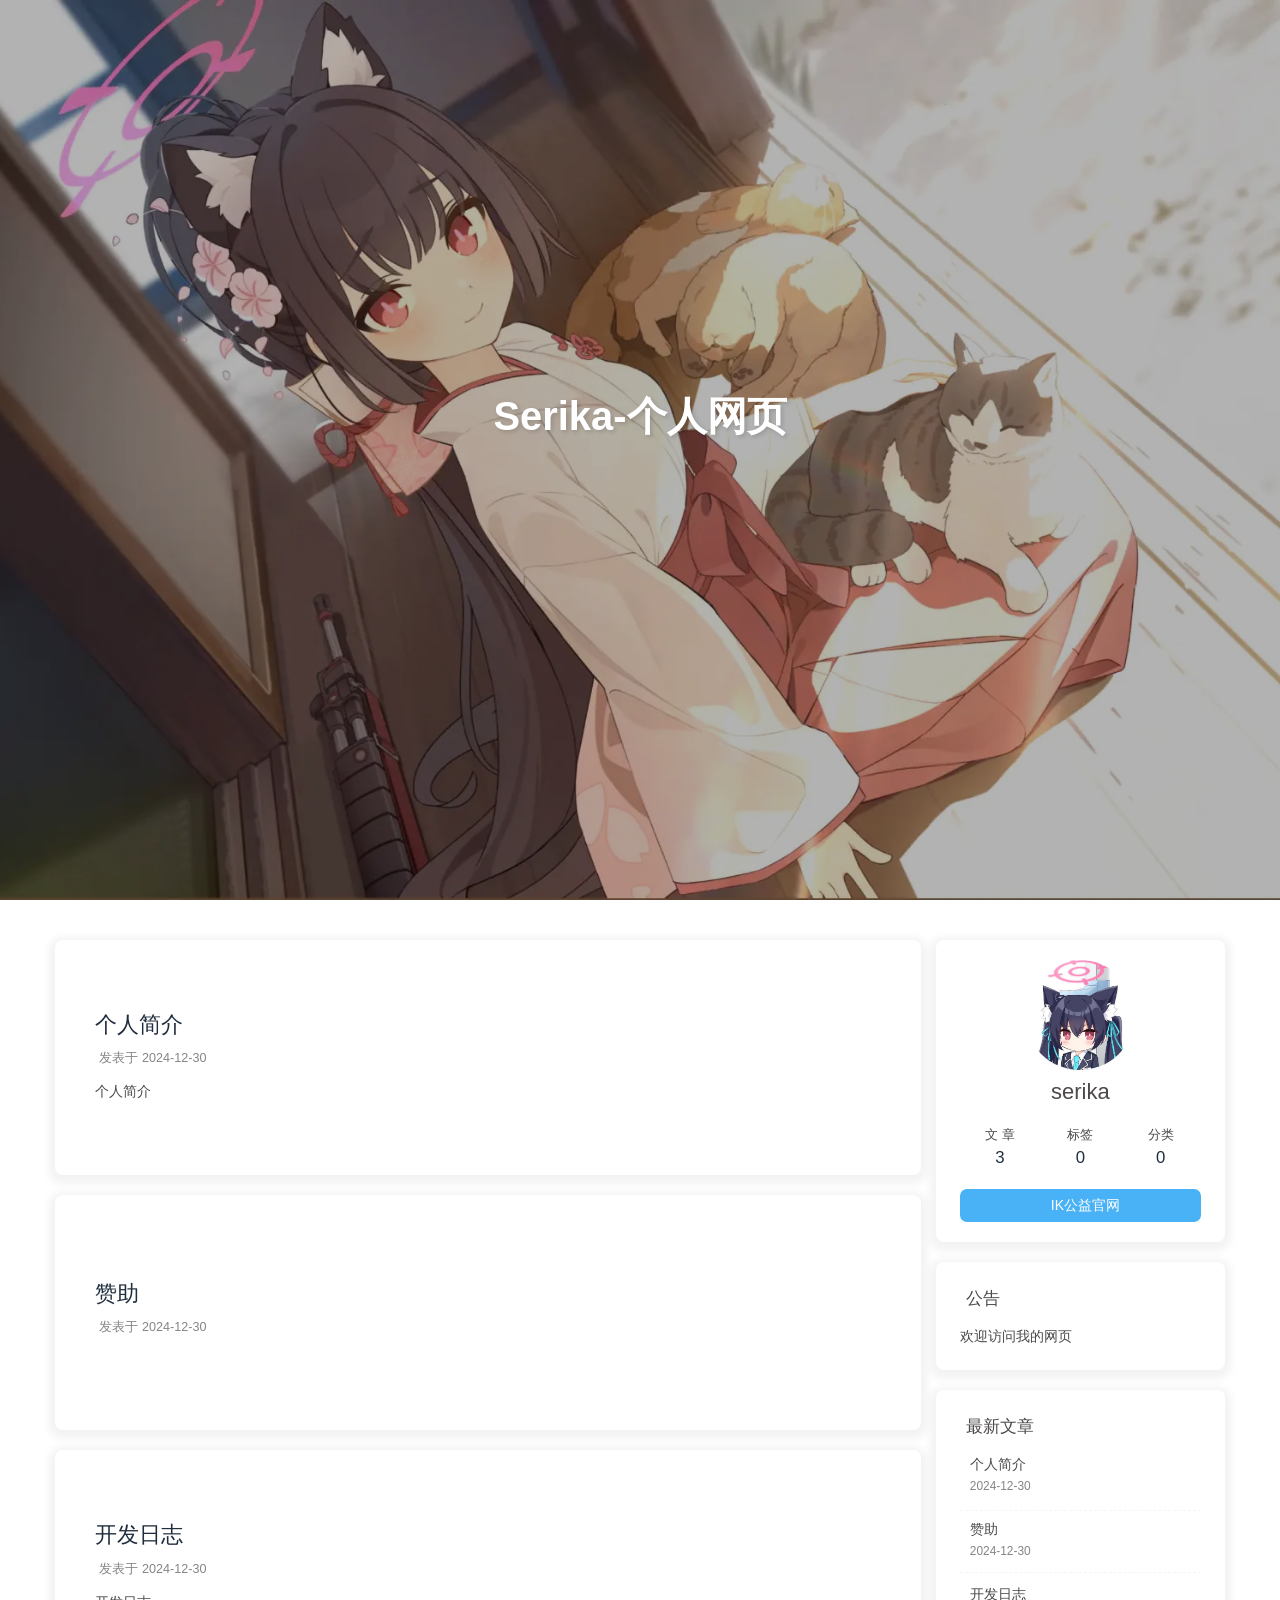
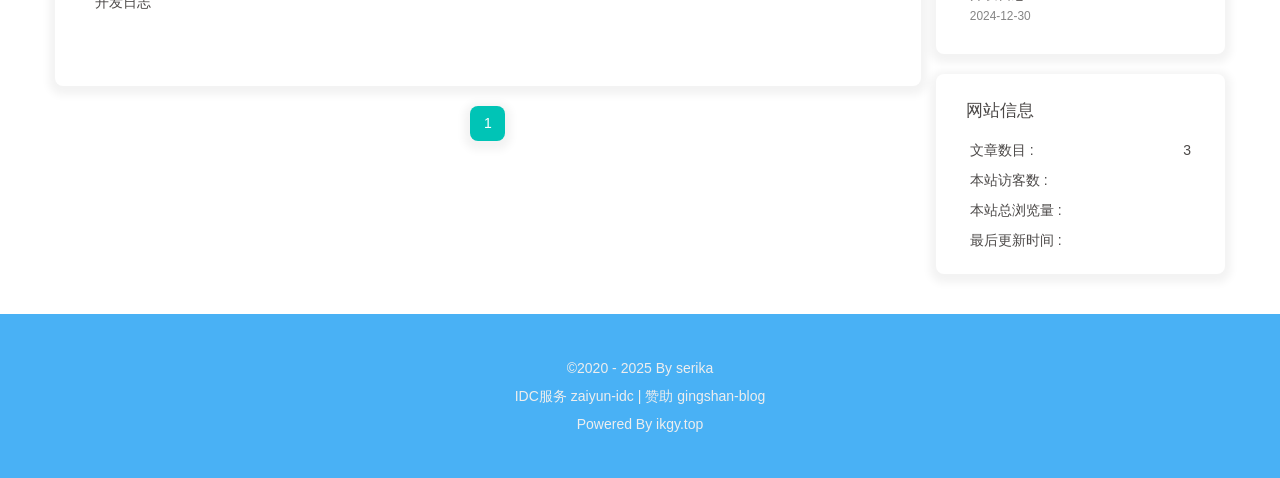
==== commit 1cd7a898: "Update index.html" ====
--- a/index.html
+++ b/index.html
@@ -1,4 +1,4 @@
-<!DOCTYPE html><html lang="zh-CN" data-theme="light"><head><meta charset="UTF-8"><meta http-equiv="X-UA-Compatible" content="IE=edge"><meta name="viewport" content="width=device-width, initial-scale=1.0,viewport-fit=cover"><title>Serika-个人网页</title><meta name="author" content="serika"><meta name="copyright" content="serika"><meta name="format-detection" content="telephone=no"><meta name="theme-color" content="#ffffff"><meta property="og:type" content="website">
+<!DOCTYPE html><html lang="zh-CN" data-theme="light"><head><meta charset="UTF-8"><meta http-equiv="X-UA-Compatible" content="IE=edge"><meta name="viewport" content="width=device-width, initial-scale=1.0,viewport-fit=cover"><title>Serika-个人网页 - 站长博客</title><meta name="author" content="serika"><meta name="copyright" content="serika"><meta name="format-detection" content="telephone=no"><meta name="theme-color" content="#ffffff"><meta property="og:type" content="website">
 <meta property="og:title" content="Serika-个人网页">
 <meta property="og:url" content="https://blog.ikgy.top/index.html">
 <meta property="og:site_name" content="Serika-个人网页">
@@ -141,4 +141,4 @@
   isHighlightShrink: false,
   isToc: false,
   isShuoshuo: false
-}</script><meta name="generator" content="Hexo 7.3.0"></head><body><div class="page" id="body-wrap"><header class="full_page fixed" id="page-header" style="background-image: url(/img/14.webp);"><nav id="nav"><span id="blog-info"><a class="nav-site-title" href="/"></a></span><div id="menus"></div></nav><div id="site-info"><h1 id="site-title">Serika-个人网页</h1></div><div id="scroll-down"><i class="fas fa-angle-down scroll-down-effects"></i></div></header><main class="layout" id="content-inner"><div class="recent-posts nc" id="recent-posts"><div class="recent-post-items"><div class="recent-post-item"><div class="recent-post-info no-cover"><a class="article-title" href="http://38.55.234.8:4433/%e6%96%87%e6%a1%a3/%e4%b8%aa%e4%ba%ba%e7%ae%80%e4%bb%8b/" title="关于我">个人简介</a><div class="article-meta-wrap"><span class="post-meta-date"><i class="far fa-calendar-alt"></i><span class="article-meta-label">发表于</span><time datetime="2024-12-30T10:13:19.000Z" title="发表于 2024-12-30 18:13:19">2024-12-30</time></span></div><div class="content">个人简介</div></div></div><div class="recent-post-item"><div class="recent-post-info no-cover"><a class="article-title" href="http://38.55.234.8:4433/%E6%96%87%E6%A1%A3/%E8%B5%9E%E5%8A%A9/" title="赞助">赞助</a><div class="article-meta-wrap"><span class="post-meta-date"><i class="far fa-calendar-alt"></i><span class="article-meta-label">发表于</span><time datetime="2024-12-30T10:13:19.000Z" title="发表于 2024-12-30 18:13:19">2024-12-30</time></span></div><div class="content">        </div></div></div><div class="recent-post-item"><div class="recent-post-info no-cover"><a class="article-title" href="http://38.55.234.8:4433/%E6%96%87%E6%A1%A3/%E5%BC%80%E5%8F%91%E6%97%A5%E5%BF%97/" title="开发日志">开发日志</a><div class="article-meta-wrap"><span class="post-meta-date"><i class="far fa-calendar-alt"></i><span class="article-meta-label">发表于</span><time datetime="2024-12-30T10:11:47.000Z" title="发表于 2024-12-30 18:11:47">2024-12-30</time></span></div><div class="content">开发日志</div></div></div></div><nav id="pagination"><div class="pagination"><span class="page-number current">1</span></div></nav></div><div class="aside-content" id="aside-content"><div class="card-widget card-info text-center"><div class="avatar-img"><img src="/img/b_7.jpg" onerror="this.onerror=null;this.src='/img/friend_404.gif'" alt="avatar"/></div><div class="author-info-name">serika</div><div class="author-info-description"></div><div class="site-data"><a href="/archives/"><div class="headline">文章</div><div class="length-num">3</div></a><a href="/tags/"><div class="headline">标签</div><div class="length-num">0</div></a><a href="/categories/"><div class="headline">分类</div><div class="length-num">0</div></a></div><a id="card-info-btn" target="_blank" rel="noopener" href="https://www.ikgy.top"><i></i><span>IK公益官网</span></a></div><div class="card-widget card-announcement"><div class="item-headline"><i class="fas fa-bullhorn fa-shake"></i><span>公告</span></div><div class="announcement_content">欢迎访问我的网页</div></div><div class="sticky_layout"><div class="card-widget card-recent-post"><div class="item-headline"><i class="fas fa-history"></i><span>最新文章</span></div><div class="aside-list"><div class="aside-list-item no-cover"><div class="content"><a class="title" href="http://38.55.234.8:4433/%e6%96%87%e6%a1%a3/%e4%b8%aa%e4%ba%ba%e7%ae%80%e4%bb%8b/" title="个人简介">个人简介</a><time datetime="2024-12-30T10:13:19.000Z" title="发表于 2024-12-30 18:13:19">2024-12-30</time></div></div><div class="aside-list-item no-cover"><div class="content"><a class="title" href="http://38.55.234.8:4433/%E6%96%87%E6%A1%A3/%E8%B5%9E%E5%8A%A9/" title="赞助">赞助</a><time datetime="2024-12-30T10:13:19.000Z" title="发表于 2024-12-30 18:13:19">2024-12-30</time></div></div><div class="aside-list-item no-cover"><div class="content"><a class="title" href="http://38.55.234.8:4433/%E6%96%87%E6%A1%A3/%E5%BC%80%E5%8F%91%E6%97%A5%E5%BF%97/" title="开发日志">开发日志</a><time datetime="2024-12-30T10:11:47.000Z" title="发表于 2024-12-30 18:11:47">2024-12-30</time></div></div></div></div><div class="card-widget card-webinfo"><div class="item-headline"><i class="fas fa-chart-line"></i><span>网站信息</span></div><div class="webinfo"><div class="webinfo-item"><div class="item-name">文章数目 :</div><div class="item-count">3</div></div><div class="webinfo-item"><div class="item-name">本站访客数 :</div><div class="item-count" id="busuanzi_value_site_uv"><i class="fa-solid fa-spinner fa-spin"></i></div></div><div class="webinfo-item"><div class="item-name">本站总浏览量 :</div><div class="item-count" id="busuanzi_value_site_pv"><i class="fa-solid fa-spinner fa-spin"></i></div></div><div class="webinfo-item"><div class="item-name">最后更新时间 :</div><div class="item-count" id="last-push-date" data-lastPushDate="2025-02-23T13:30:15.413Z"><i class="fa-solid fa-spinner fa-spin"></i></div></div></div></div></div></div></main><footer id="footer"><div id="footer-wrap"><div class="copyright">&copy;2020 - 2025 By serika</div><div class="framework-info"><span>IDC服务 </span><a target="_blank" rel="noopener" href="https://cloud.zaiccc.com">zaiyun-idc</a><span class="footer-separator">|</span><span>赞助 </span><a target="_blank" rel="noopener" href="https://gingshan.eu.org">gingshan-blog</a></div><span>Powered By </span><a target="_blank" rel="noopener" href="https://www.ikgy.top">ikgy.top</a></div></footer></div><div id="rightside"><div id="rightside-config-hide"><button id="darkmode" type="button" title="日间和夜间模式切换"><i class="fas fa-adjust"></i></button><button id="hide-aside-btn" type="button" title="单栏和双栏切换"><i class="fas fa-arrows-alt-h"></i></button></div><div id="rightside-config-show"><button id="rightside-config" type="button" title="设置"><i class="fas fa-cog fa-spin"></i></button><button id="go-up" type="button" title="回到顶部"><span class="scroll-percent"></span><i class="fas fa-arrow-up"></i></button></div></div><div><script src="/"></script><script src="/"></script><div class="js-pjax"></div><script async data-pjax src="//busuanzi.ibruce.info/busuanzi/2.3/busuanzi.pure.mini.js"></script></div></body></html>
+}</script><meta name="generator" content="Hexo 7.3.0"></head><body><div class="page" id="body-wrap"><header class="full_page fixed" id="page-header" style="background-image: url(/img/14.webp);"><nav id="nav"><span id="blog-info"><a class="nav-site-title" href="/"></a></span><div id="menus"></div></nav><div id="site-info"><h1 id="site-title">Serika-个人网页</h1></div><div id="scroll-down"><i class="fas fa-angle-down scroll-down-effects"></i></div></header><main class="layout" id="content-inner"><div class="recent-posts nc" id="recent-posts"><div class="recent-post-items"><div class="recent-post-item"><div class="recent-post-info no-cover"><a class="article-title" href="https://blog.ikgy.top/%e6%96%87%e6%a1%a3/%e4%b8%aa%e4%ba%ba%e7%ae%80%e4%bb%8b/" title="关于我">个人简介</a><div class="article-meta-wrap"><span class="post-meta-date"><i class="far fa-calendar-alt"></i><span class="article-meta-label">发表于</span><time datetime="2024-12-30T10:13:19.000Z" title="发表于 2024-12-30 18:13:19">2024-12-30</time></span></div><div class="content">个人简介</div></div></div><div class="recent-post-item"><div class="recent-post-info no-cover"><a class="article-title" href="https://blog.ikgy.top/%E6%96%87%E6%A1%A3/%E8%B5%9E%E5%8A%A9/" title="赞助">赞助</a><div class="article-meta-wrap"><span class="post-meta-date"><i class="far fa-calendar-alt"></i><span class="article-meta-label">发表于</span><time datetime="2024-12-30T10:13:19.000Z" title="发表于 2024-12-30 18:13:19">2024-12-30</time></span></div><div class="content">        </div></div></div><div class="recent-post-item"><div class="recent-post-info no-cover"><a class="article-title" href="https://blog.ikgy.top/%E6%96%87%E6%A1%A3/%E5%BC%80%E5%8F%91%E6%97%A5%E5%BF%97/" title="开发日志">开发日志</a><div class="article-meta-wrap"><span class="post-meta-date"><i class="far fa-calendar-alt"></i><span class="article-meta-label">发表于</span><time datetime="2024-12-30T10:11:47.000Z" title="发表于 2024-12-30 18:11:47">2024-12-30</time></span></div><div class="content">开发日志</div></div></div></div><nav id="pagination"><div class="pagination"><span class="page-number current">1</span></div></nav></div><div class="aside-content" id="aside-content"><div class="card-widget card-info text-center"><div class="avatar-img"><img src="/img/b_7.jpg" onerror="this.onerror=null;this.src='/img/friend_404.gif'" alt="avatar"/></div><div class="author-info-name">serika</div><div class="author-info-description"></div><div class="site-data"><a href="/archives/"><div class="headline">文 章</div><div class="length-num">3</div></a><a href="/tags/"><div class="headline">标签</div><div class="length-num">0</div></a><a href="/categories/"><div class="headline">分类</div><div class="length-num">0</div></a></div><a id="card-info-btn" target="_blank" rel="noopener" href="https://www.ikgy.top"><i></i><span>IK公益官网</span></a></div><div class="card-widget card-announcement"><div class="item-headline"><i class="fas fa-bullhorn fa-shake"></i><span>公告</span></div><div class="announcement_content">欢迎访问我的网页</div></div><div class="sticky_layout"><div class="card-widget card-recent-post"><div class="item-headline"><i class="fas fa-history"></i><span>最新文章</span></div><div class="aside-list"><div class="aside-list-item no-cover"><div class="content"><a class="title" href="https://blog.ikgy.top/%e6%96%87%e6%a1%a3/%e4%b8%aa%e4%ba%ba%e7%ae%80%e4%bb%8b/" title="个人简介">个人简介</a><time datetime="2024-12-30T10:13:19.000Z" title="发表于 2024-12-30 18:13:19">2024-12-30</time></div></div><div class="aside-list-item no-cover"><div class="content"><a class="title" href="https://blog.ikgy.top/%E6%96%87%E6%A1%A3/%E8%B5%9E%E5%8A%A9/" title="赞助">赞助</a><time datetime="2024-12-30T10:13:19.000Z" title="发表于 2024-12-30 18:13:19">2024-12-30</time></div></div><div class="aside-list-item no-cover"><div class="content"><a class="title" href="https://blog.ikgy.top/%E6%96%87%E6%A1%A3/%E5%BC%80%E5%8F%91%E6%97%A5%E5%BF%97/" title="开发日志">开发日志</a><time datetime="2024-12-30T10:11:47.000Z" title="发表于 2024-12-30 18:11:47">2024-12-30</time></div></div></div></div><div class="card-widget card-webinfo"><div class="item-headline"><i class="fas fa-chart-line"></i><span>网站信息</span></div><div class="webinfo"><div class="webinfo-item"><div class="item-name">文章数目 :</div><div class="item-count">3</div></div><div class="webinfo-item"><div class="item-name">本站访客数 :</div><div class="item-count" id="busuanzi_value_site_uv"><i class="fa-solid fa-spinner fa-spin"></i></div></div><div class="webinfo-item"><div class="item-name">本站总浏览量 :</div><div class="item-count" id="busuanzi_value_site_pv"><i class="fa-solid fa-spinner fa-spin"></i></div></div><div class="webinfo-item"><div class="item-name">最后更新时间 :</div><div class="item-count" id="last-push-date" data-lastPushDate="2025-02-23T13:30:15.413Z"><i class="fa-solid fa-spinner fa-spin"></i></div></div></div></div></div></div></main><footer id="footer"><div id="footer-wrap"><div class="copyright">&copy;2020 - 2025 By serika</div><div class="framework-info"><span>IDC服务 </span><a target="_blank" rel="noopener" href="https://cloud.zaiccc.com">zaiyun-idc</a><span class="footer-separator">|</span><span>赞助 </span><a target="_blank" rel="noopener" href="https://gingshan.eu.org">gingshan-blog</a></div><span>Powered By </span><a target="_blank" rel="noopener" href="https://www.ikgy.top">ikgy.top</a></div></footer></div><div id="rightside"><div id="rightside-config-hide"><button id="darkmode" type="button" title="日间和夜间模式切换"><i class="fas fa-adjust"></i></button><button id="hide-aside-btn" type="button" title="单栏和双栏切换"><i class="fas fa-arrows-alt-h"></i></button></div><div id="rightside-config-show"><button id="rightside-config" type="button" title="设置"><i class="fas fa-cog fa-spin"></i></button><button id="go-up" type="button" title="回到顶部"><span class="scroll-percent"></span><i class="fas fa-arrow-up"></i></button></div></div><div><script src="/"></script><script src="/"></script><div class="js-pjax"></div><script async data-pjax src="//busuanzi.ibruce.info/busuanzi/2.3/busuanzi.pure.mini.js"></script></div></body></html>
